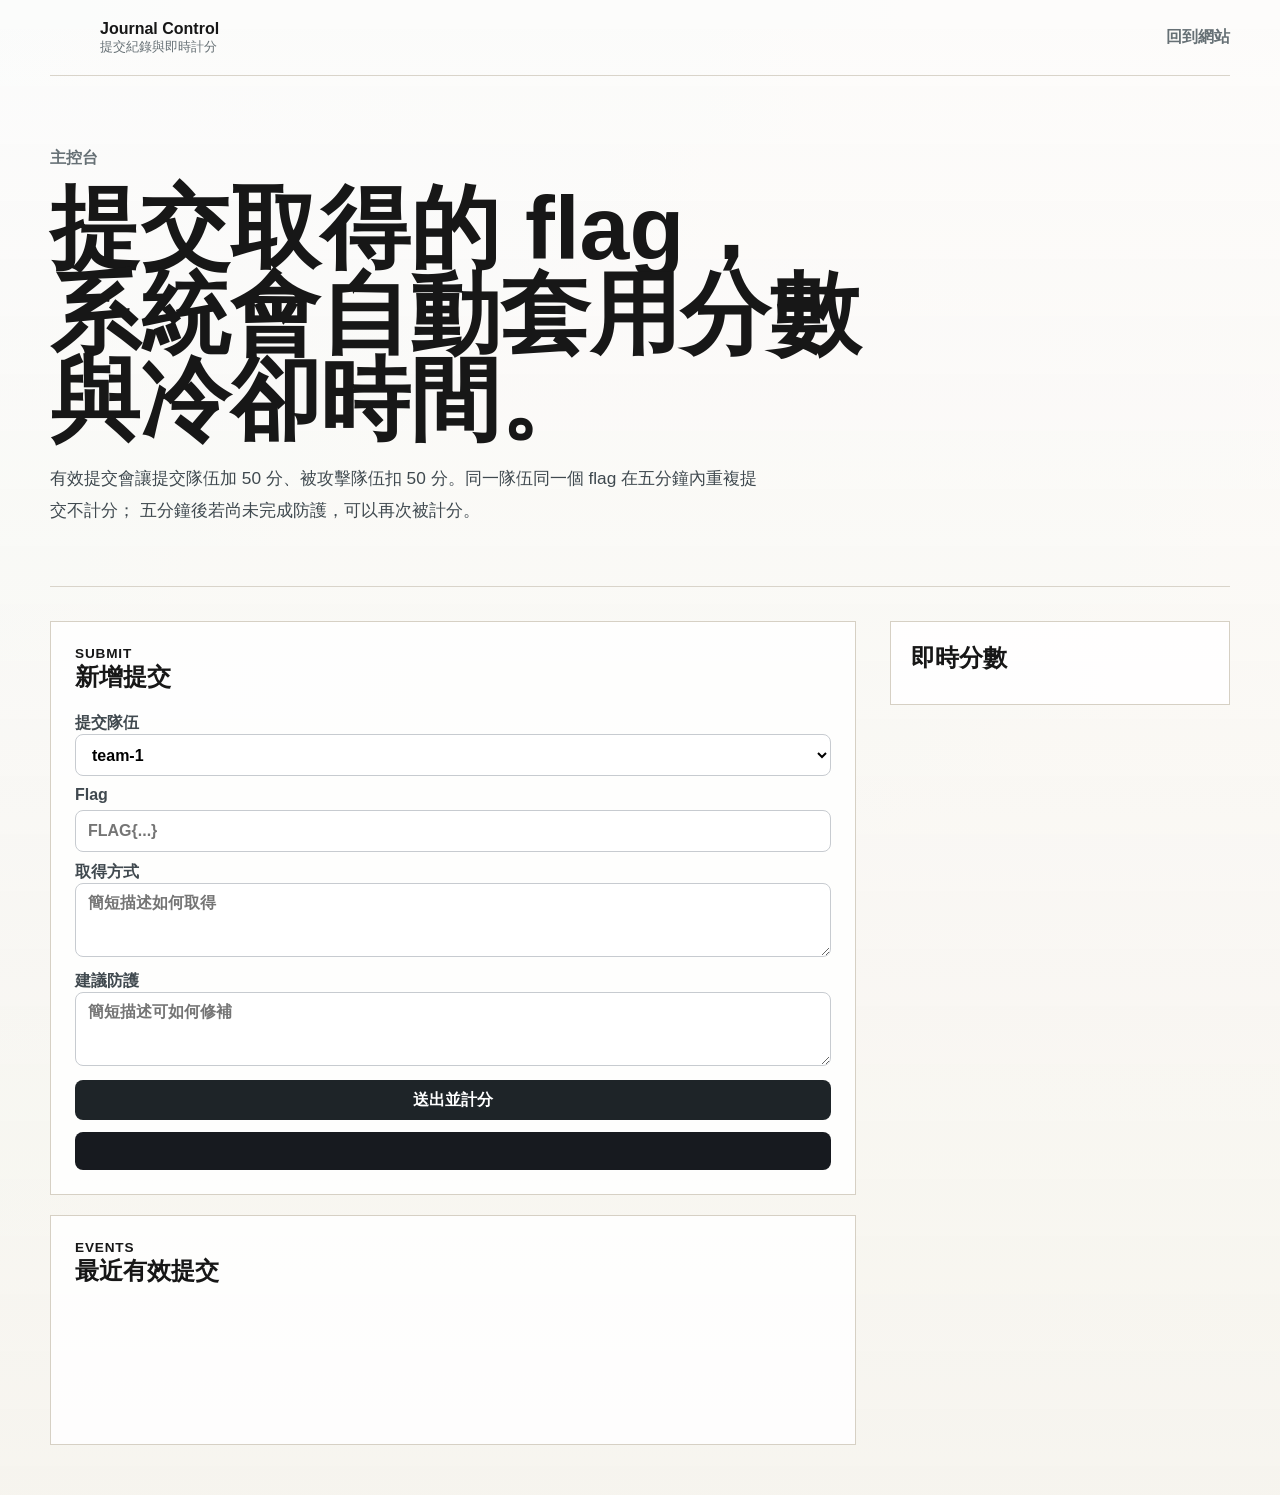
==== control.html @ 8444604c "Add scoring alerts and control console" ====
<!doctype html>
<html lang="zh-Hant">
  <head>
    <meta charset="utf-8">
    <meta name="viewport" content="width=device-width, initial-scale=1">
    <meta name="theme-color" content="__TEAM_COLOR__">
    <title>Journal Control</title>
    <link rel="stylesheet" href="./styles.css">
    <script src="./config.js"></script>
    <script src="./control.js" defer></script>
  </head>
  <body style="--team-color: __TEAM_COLOR__">
    <header class="site-header">
      <a class="brand" href="./">
        <span class="brand-mark"></span>
        <span>
          <strong>Journal Control</strong>
          <small>提交紀錄與即時計分</small>
        </span>
      </a>
      <nav class="top-nav" aria-label="主要導覽">
        <a href="./">回到網站</a>
      </nav>
    </header>

    <main>
      <section class="hero control-hero">
        <div class="hero-copy">
          <p class="eyebrow">主控台</p>
          <h1>提交取得的 flag，系統會自動套用分數與冷卻時間。</h1>
          <p class="intro">
            有效提交會讓提交隊伍加 50 分、被攻擊隊伍扣 50 分。同一隊伍同一個 flag 在五分鐘內重複提交不計分；
            五分鐘後若尚未完成防護，可以再次被計分。
          </p>
        </div>
      </section>

      <section class="layout">
        <div class="feed">
          <article class="post-card">
            <span class="category">Submit</span>
            <h2>新增提交</h2>
            <form id="flag-submit-form" class="login-form">
              <label>
                提交隊伍
                <select name="attacking_team_id" required>
                  <option value="team-1">team-1</option>
                  <option value="team-2">team-2</option>
                  <option value="team-3">team-3</option>
                  <option value="team-4">team-4</option>
                  <option value="team-5">team-5</option>
                </select>
              </label>
              <label>Flag <input name="submitted_flag" required autocomplete="off" placeholder="FLAG{...}"></label>
              <label>取得方式 <textarea name="ai_assist_note" rows="3" placeholder="簡短描述如何取得"></textarea></label>
              <label>建議防護 <textarea name="defense_suggestion" rows="3" placeholder="簡短描述可如何修補"></textarea></label>
              <button type="submit">送出並計分</button>
            </form>
            <pre id="submit-result" aria-live="polite"></pre>
          </article>

          <article class="post-card">
            <span class="category">Events</span>
            <h2>最近有效提交</h2>
            <div id="recent-captures" class="event-list" aria-live="polite"></div>
          </article>
        </div>

        <aside class="sidebar">
          <section class="side-section">
            <h2>即時分數</h2>
            <div id="scoreboard" class="scoreboard" aria-live="polite"></div>
          </section>
        </aside>
      </section>
    </main>
  </body>
</html>
---- styles.css ----
:root {
  color-scheme: light;
  font-family: "Segoe UI", "Noto Sans TC", Arial, sans-serif;
  background: #f7f5ef;
  color: #171717;
}

* {
  box-sizing: border-box;
}

body {
  margin: 0;
  background:
    linear-gradient(180deg, rgba(255, 255, 255, 0.86), rgba(247, 245, 239, 0.96)),
    linear-gradient(90deg, rgba(20, 96, 120, 0.08), rgba(178, 89, 60, 0.08));
}

a {
  color: inherit;
}

button,
input,
select,
textarea {
  font: inherit;
}

.site-header,
main,
.site-footer {
  width: min(1180px, calc(100% - 32px));
  margin: 0 auto;
}

.site-header {
  min-height: 76px;
  display: flex;
  align-items: center;
  justify-content: space-between;
  gap: 20px;
  border-bottom: 1px solid #d9d4ca;
}

.brand {
  display: inline-flex;
  align-items: center;
  gap: 12px;
  text-decoration: none;
}

.brand-mark {
  width: 38px;
  height: 38px;
  border-radius: 8px;
  background:
    linear-gradient(135deg, rgba(255, 255, 255, 0.44), rgba(255, 255, 255, 0) 46%),
    var(--team-color);
}

.brand strong,
.brand small {
  display: block;
}

.brand small,
.top-nav,
.post-meta,
.eyebrow,
.issue-card span {
  color: #667075;
}

.top-nav {
  display: flex;
  flex-wrap: wrap;
  gap: 20px;
  font-weight: 750;
}

.top-nav a {
  text-decoration: none;
}

.hero {
  min-height: 470px;
  display: grid;
  grid-template-columns: minmax(0, 1fr) 330px;
  gap: 36px;
  align-items: end;
  padding: 72px 0 42px;
  border-bottom: 1px solid #d9d4ca;
}

.hero-copy {
  max-width: 820px;
}

.eyebrow {
  margin: 0 0 16px;
  font-weight: 850;
}

h1,
h2,
h3,
p {
  margin-top: 0;
}

h1 {
  margin-bottom: 20px;
  font-size: clamp(2.3rem, 7vw, 5.9rem);
  line-height: 0.96;
  letter-spacing: 0;
}

.intro {
  max-width: 720px;
  color: #3f494f;
  font-size: 1.08rem;
  line-height: 1.85;
}

.issue-card {
  padding: 24px;
  border: 1px solid #d6d0c4;
  border-left: 6px solid var(--team-color);
  background: rgba(255, 255, 255, 0.82);
}

.issue-card strong {
  display: block;
  margin: 8px 0 10px;
  font-size: 1.45rem;
}

.issue-card p {
  color: #465159;
  line-height: 1.72;
}

.toolbar {
  display: grid;
  grid-template-columns: minmax(0, 1fr) auto;
  gap: 18px;
  align-items: end;
  padding: 24px 0;
  border-bottom: 1px solid #d9d4ca;
}

.search-box {
  display: grid;
  gap: 8px;
  font-weight: 750;
  color: #374247;
}

input,
select,
textarea {
  width: 100%;
  border: 1px solid #c7cbd0;
  border-radius: 8px;
  padding: 9px 12px;
  background: rgba(255, 255, 255, 0.94);
}

input,
select {
  min-height: 42px;
}

textarea {
  resize: vertical;
}

.topic-list {
  display: flex;
  flex-wrap: wrap;
  gap: 8px;
}

button,
.button-link {
  display: inline-flex;
  align-items: center;
  justify-content: center;
  min-height: 40px;
  padding: 0 14px;
  border: 0;
  border-radius: 8px;
  background: #1e2428;
  color: #ffffff;
  font-weight: 800;
  text-decoration: none;
  cursor: pointer;
}

.topic-list button {
  background: #ffffff;
  border: 1px solid #d0d4d8;
  color: #293238;
}

.topic-list button.is-active {
  border-color: var(--team-color);
  background: var(--team-color);
  color: #ffffff;
}

.ghost-button {
  min-height: 34px;
  background: transparent;
  border: 1px solid #cbd1d5;
  color: #293238;
}

.layout {
  display: grid;
  grid-template-columns: minmax(0, 1fr) 340px;
  gap: 34px;
  align-items: start;
  padding: 34px 0 50px;
}

.feed {
  display: grid;
  gap: 20px;
}

.post-grid {
  display: grid;
  grid-template-columns: repeat(2, minmax(0, 1fr));
  gap: 18px;
}

.post-card,
.side-section {
  border: 1px solid #d6d0c4;
  background: rgba(255, 255, 255, 0.86);
}

.post-card {
  min-height: 230px;
  display: flex;
  flex-direction: column;
  padding: 24px;
}

.feature-post {
  min-height: 310px;
  justify-content: flex-end;
  border-left: 6px solid var(--team-color);
}

.feature-post h2 {
  margin: 8px 0 14px;
  font-size: clamp(1.75rem, 3vw, 2.65rem);
  line-height: 1.08;
}

.post-card h3,
.side-section h2 {
  margin-bottom: 10px;
}

.category {
  color: var(--team-color);
  font-size: 0.85rem;
  font-weight: 900;
  letter-spacing: 0.06em;
  text-transform: uppercase;
}

.post-card p,
.side-section p {
  color: #47535a;
  line-height: 1.74;
}

.post-meta {
  display: flex;
  flex-wrap: wrap;
  gap: 12px;
  margin-top: auto;
  padding-top: 18px;
  font-size: 0.94rem;
}

.sidebar {
  display: grid;
  gap: 18px;
  position: sticky;
  top: 16px;
}

.side-section {
  padding: 20px;
}

.alert-section {
  border-color: #d15b45;
  border-top: 5px solid #d15b45;
}

.alert-list {
  display: grid;
  gap: 10px;
}

.defense-alert {
  display: grid;
  gap: 5px;
  padding: 12px;
  border-radius: 8px;
  background: #fff2ed;
  color: #5b271d;
}

.defense-alert strong {
  line-height: 1.45;
}

.defense-alert span {
  color: #784036;
  font-size: 0.92rem;
}

.section-title {
  display: flex;
  align-items: center;
  justify-content: space-between;
  gap: 12px;
}

.login-form {
  display: grid;
  gap: 10px;
}

label {
  color: #40494f;
  font-weight: 800;
}

label input {
  margin-top: 6px;
}

pre {
  overflow: auto;
  max-height: 240px;
  min-height: 38px;
  margin: 12px 0 0;
  padding: 12px;
  border-radius: 8px;
  background: #171a1f;
  color: #dcecff;
  font-size: 0.88rem;
  white-space: pre-wrap;
}

.maintenance-login {
  margin-top: 16px;
  padding-top: 14px;
  border-top: 1px solid #d9d4ca;
}

.maintenance-login summary {
  cursor: pointer;
  font-weight: 850;
}

.team-console {
  margin-top: 12px;
}

.control-hero {
  min-height: 360px;
}

.scoreboard,
.event-list {
  display: grid;
  gap: 10px;
}

.score-row,
.event-row {
  display: grid;
  gap: 4px;
  padding: 12px;
  border: 1px solid #d9d4ca;
  border-radius: 8px;
  background: #ffffff;
}

.score-row {
  grid-template-columns: minmax(0, 1fr) auto;
  align-items: center;
}

.score-row small,
.event-row span {
  color: #667075;
}

.score-row small {
  grid-column: 1 / -1;
}

.site-footer {
  display: flex;
  justify-content: space-between;
  gap: 14px;
  padding: 24px 0 34px;
  border-top: 1px solid #d9d4ca;
  color: #667075;
}

[hidden] {
  display: none !important;
}

@media (max-width: 900px) {
  .site-header,
  .site-footer {
    align-items: flex-start;
    flex-direction: column;
  }

  .hero,
  .toolbar,
  .layout,
  .post-grid {
    grid-template-columns: 1fr;
  }

  .hero {
    min-height: auto;
  }

  .sidebar {
    position: static;
  }
}
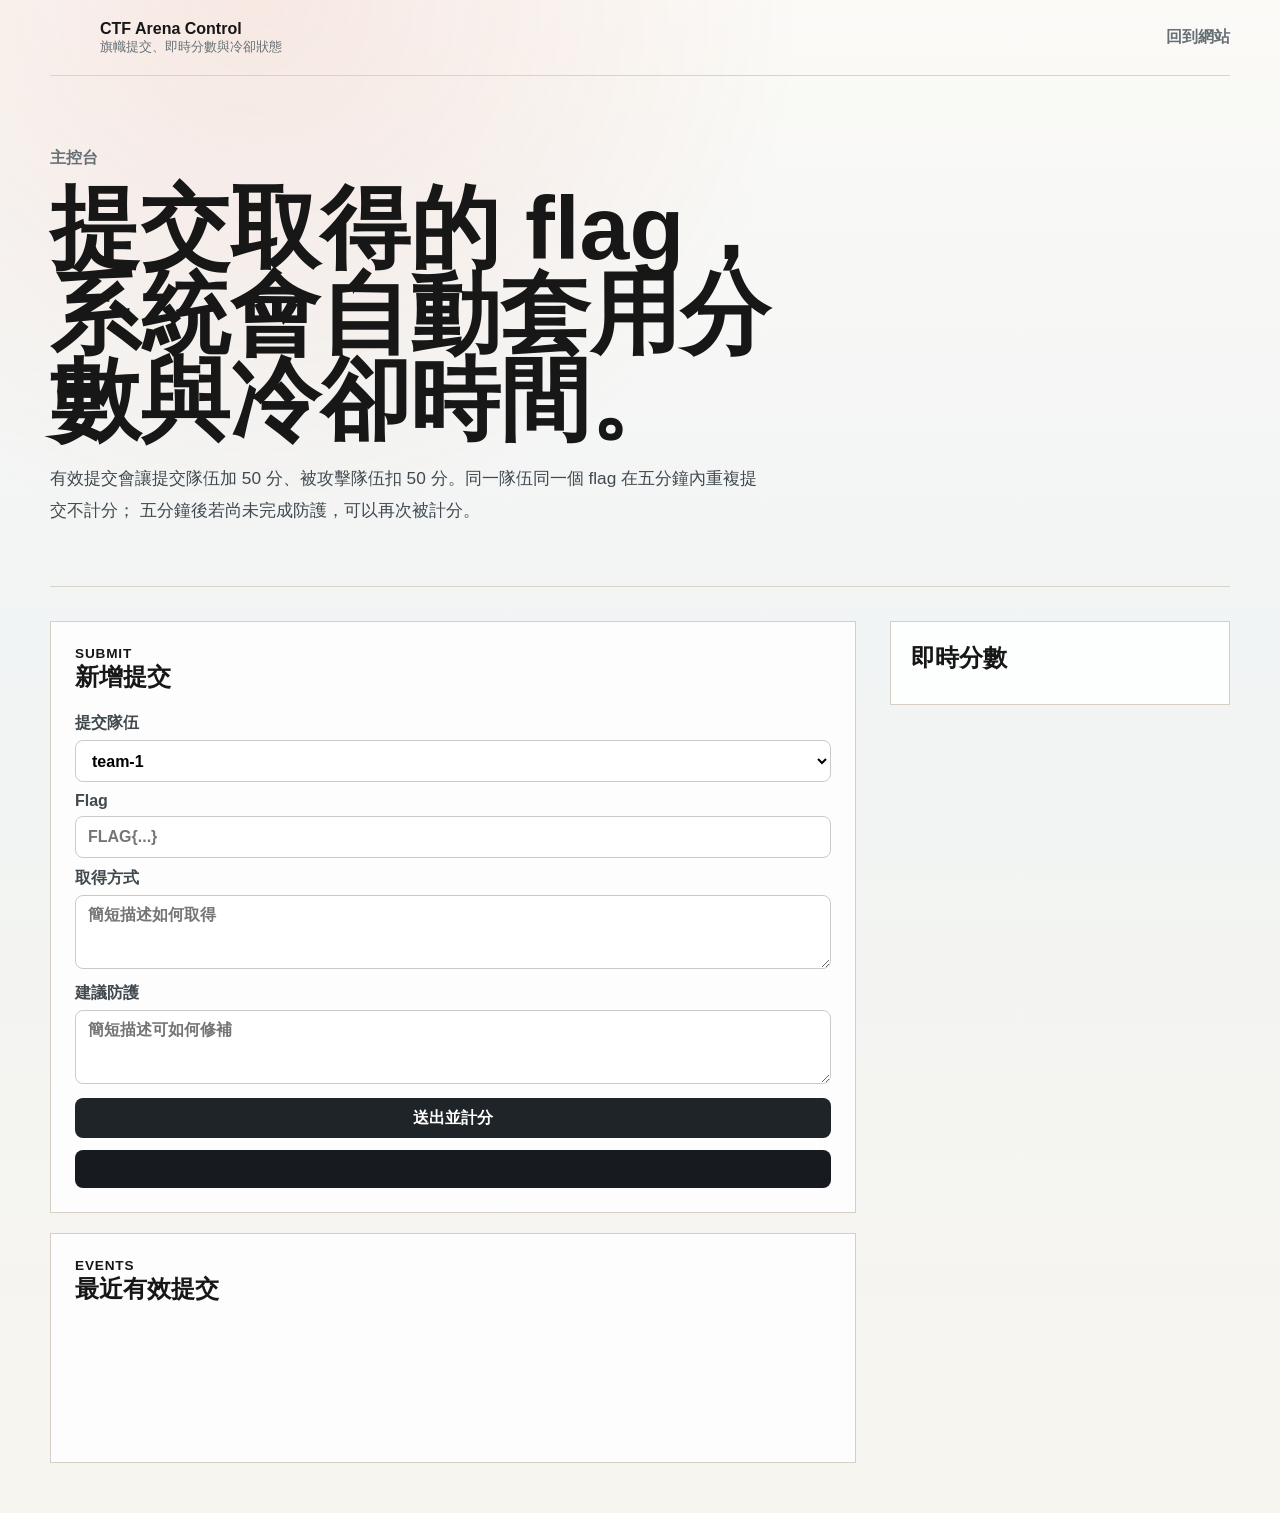
==== commit 0ac92ff1: "Make homepage a CTF arena platform" ====
--- a/control.html
+++ b/control.html
@@ -4,7 +4,7 @@
     <meta charset="utf-8">
     <meta name="viewport" content="width=device-width, initial-scale=1">
     <meta name="theme-color" content="__TEAM_COLOR__">
-    <title>Journal Control</title>
+    <title>CTF Arena Control</title>
     <link rel="stylesheet" href="./styles.css">
     <script src="./config.js"></script>
     <script src="./control.js" defer></script>
@@ -14,8 +14,8 @@
       <a class="brand" href="./">
         <span class="brand-mark"></span>
         <span>
-          <strong>Journal Control</strong>
-          <small>提交紀錄與即時計分</small>
+          <strong>CTF Arena Control</strong>
+          <small>旗幟提交、即時分數與冷卻狀態</small>
         </span>
       </a>
       <nav class="top-nav" aria-label="主要導覽">
--- a/styles.css
+++ b/styles.css
@@ -12,8 +12,8 @@
 body {
   margin: 0;
   background:
-    linear-gradient(180deg, rgba(255, 255, 255, 0.86), rgba(247, 245, 239, 0.96)),
-    linear-gradient(90deg, rgba(20, 96, 120, 0.08), rgba(178, 89, 60, 0.08));
+    radial-gradient(circle at 20% 0%, rgba(218, 79, 47, 0.1), transparent 30%),
+    linear-gradient(180deg, #fbfaf7 0%, #f1f4f4 44%, #f7f5ef 100%);
 }
 
 a {
@@ -68,7 +68,7 @@
 .top-nav,
 .post-meta,
 .eyebrow,
-.issue-card span {
+.live-panel span {
   color: #667075;
 }
 
@@ -83,14 +83,19 @@
   text-decoration: none;
 }
 
+.arena-hero,
 .hero {
-  min-height: 470px;
-  display: grid;
-  grid-template-columns: minmax(0, 1fr) 330px;
+  min-height: 520px;
+  display: grid;
+  grid-template-columns: minmax(0, 1fr) 360px;
   gap: 36px;
   align-items: end;
   padding: 72px 0 42px;
   border-bottom: 1px solid #d9d4ca;
+}
+
+.arena-hero {
+  position: relative;
 }
 
 .hero-copy {
@@ -123,6 +128,7 @@
   line-height: 1.85;
 }
 
+.live-panel,
 .issue-card {
   padding: 24px;
   border: 1px solid #d6d0c4;
@@ -130,15 +136,103 @@
   background: rgba(255, 255, 255, 0.82);
 }
 
+.live-panel strong,
 .issue-card strong {
   display: block;
   margin: 8px 0 10px;
   font-size: 1.45rem;
 }
 
+.live-panel p,
 .issue-card p {
   color: #465159;
   line-height: 1.72;
+}
+
+.hero-actions {
+  display: flex;
+  flex-wrap: wrap;
+  gap: 10px;
+  margin-top: 24px;
+}
+
+.button-link.secondary {
+  background: #ffffff;
+  border: 1px solid #cbd1d5;
+  color: #1e2428;
+}
+
+.game-grid {
+  display: grid;
+  grid-template-columns: repeat(3, minmax(0, 1fr));
+  gap: 18px;
+  padding: 24px 0;
+}
+
+.arena-card,
+.submit-panel,
+.base-panel,
+.blog-shell {
+  border: 1px solid #d6d0c4;
+  background: rgba(255, 255, 255, 0.88);
+}
+
+.arena-card,
+.submit-panel,
+.base-panel {
+  padding: 22px;
+}
+
+.arena-card {
+  min-height: 220px;
+}
+
+.arena-card .section-title {
+  display: block;
+}
+
+.arena-card h2,
+.submit-panel h2,
+.base-panel h2,
+.blog-header h2 {
+  margin-bottom: 10px;
+}
+
+.alert-card {
+  border-color: #d15b45;
+  border-top: 5px solid #d15b45;
+}
+
+.play-section {
+  display: grid;
+  grid-template-columns: minmax(0, 1fr) 360px;
+  gap: 20px;
+  align-items: start;
+  padding: 16px 0 38px;
+}
+
+.submit-panel {
+  border-left: 6px solid var(--team-color);
+}
+
+.base-panel {
+  position: sticky;
+  top: 16px;
+}
+
+.blog-shell {
+  padding: 24px;
+  margin-bottom: 50px;
+}
+
+.blog-header {
+  max-width: 760px;
+  margin-bottom: 18px;
+}
+
+.blog-header p {
+  color: #47535a;
+  line-height: 1.74;
 }
 
 .toolbar {
@@ -345,7 +439,9 @@
   font-weight: 800;
 }
 
-label input {
+label input,
+label select,
+label textarea {
   margin-top: 6px;
 }
 
@@ -402,6 +498,11 @@
   align-items: center;
 }
 
+.score-row.is-home-team {
+  border-color: var(--team-color);
+  box-shadow: inset 4px 0 0 var(--team-color);
+}
+
 .score-row small,
 .event-row span {
   color: #667075;
@@ -431,18 +532,23 @@
     flex-direction: column;
   }
 
+  .arena-hero,
   .hero,
   .toolbar,
   .layout,
-  .post-grid {
+  .post-grid,
+  .game-grid,
+  .play-section {
     grid-template-columns: 1fr;
   }
 
+  .arena-hero,
   .hero {
     min-height: auto;
   }
 
-  .sidebar {
+  .sidebar,
+  .base-panel {
     position: static;
   }
 }
